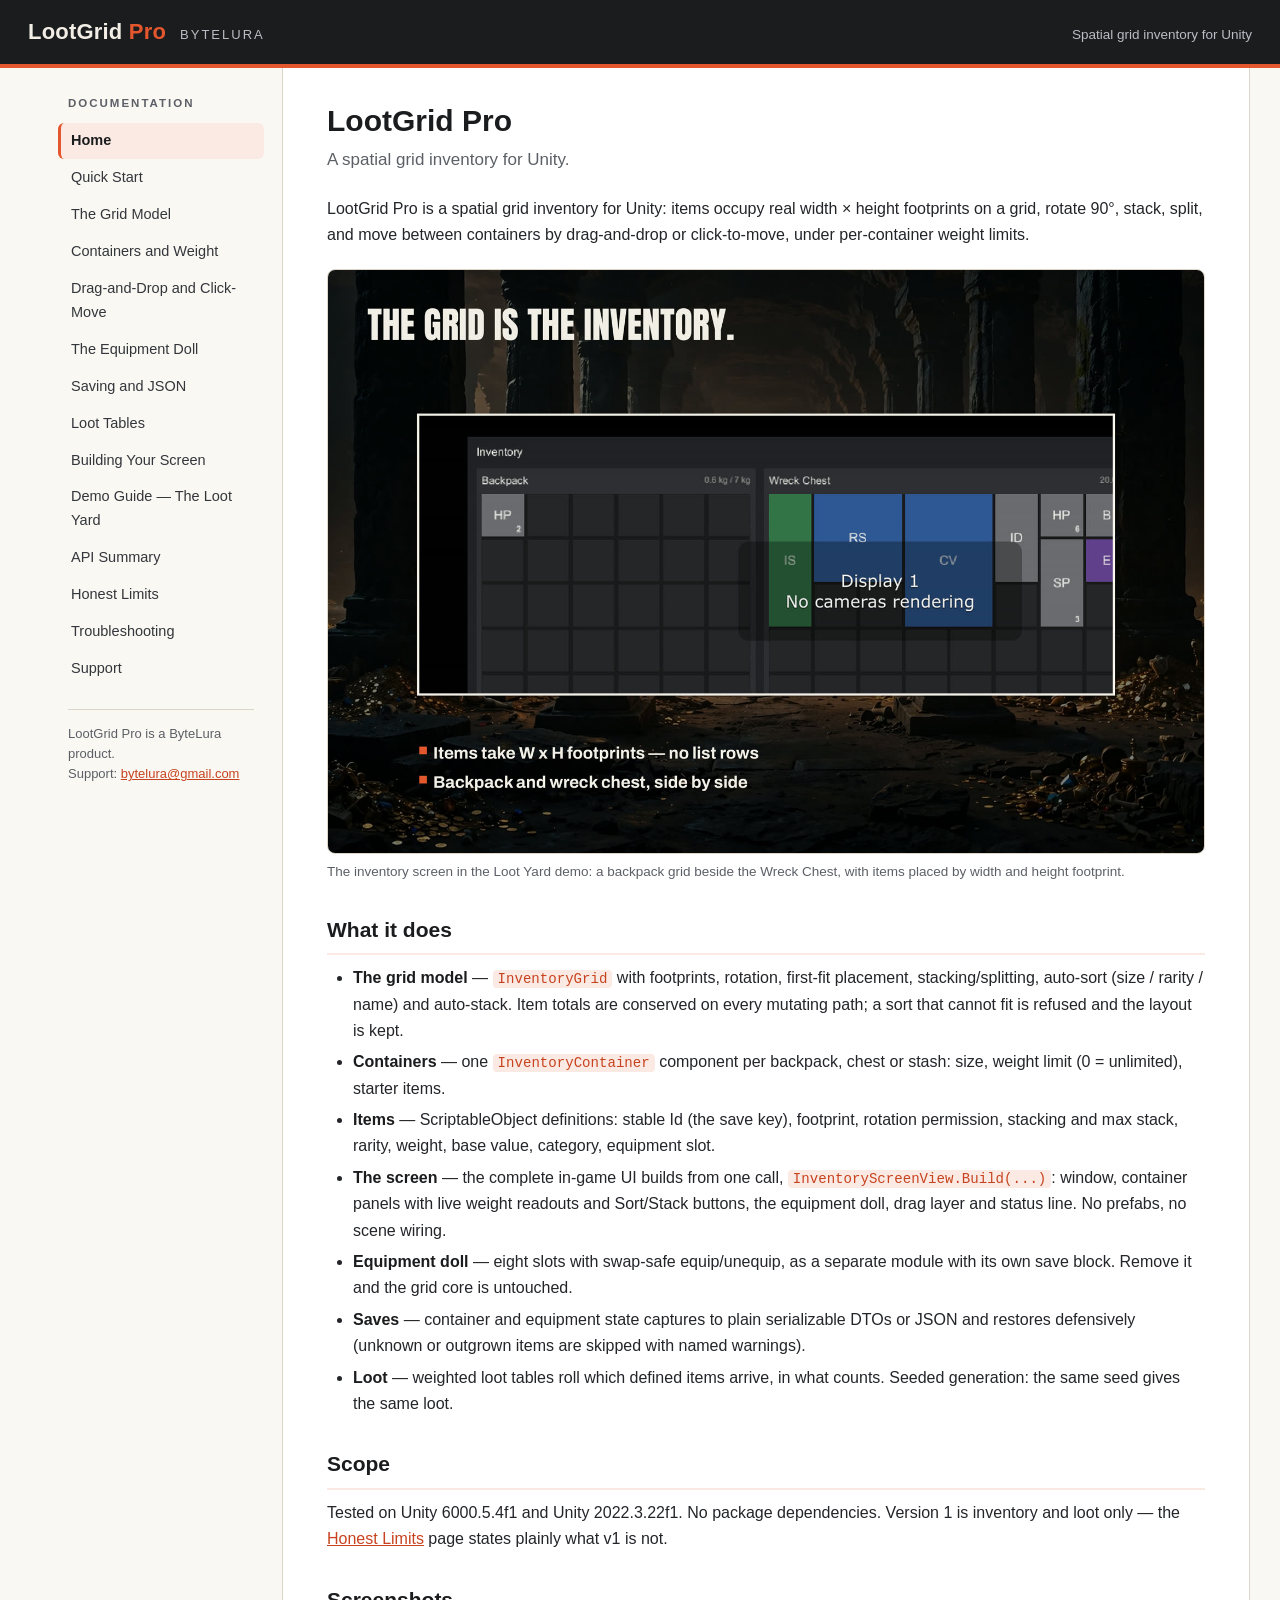
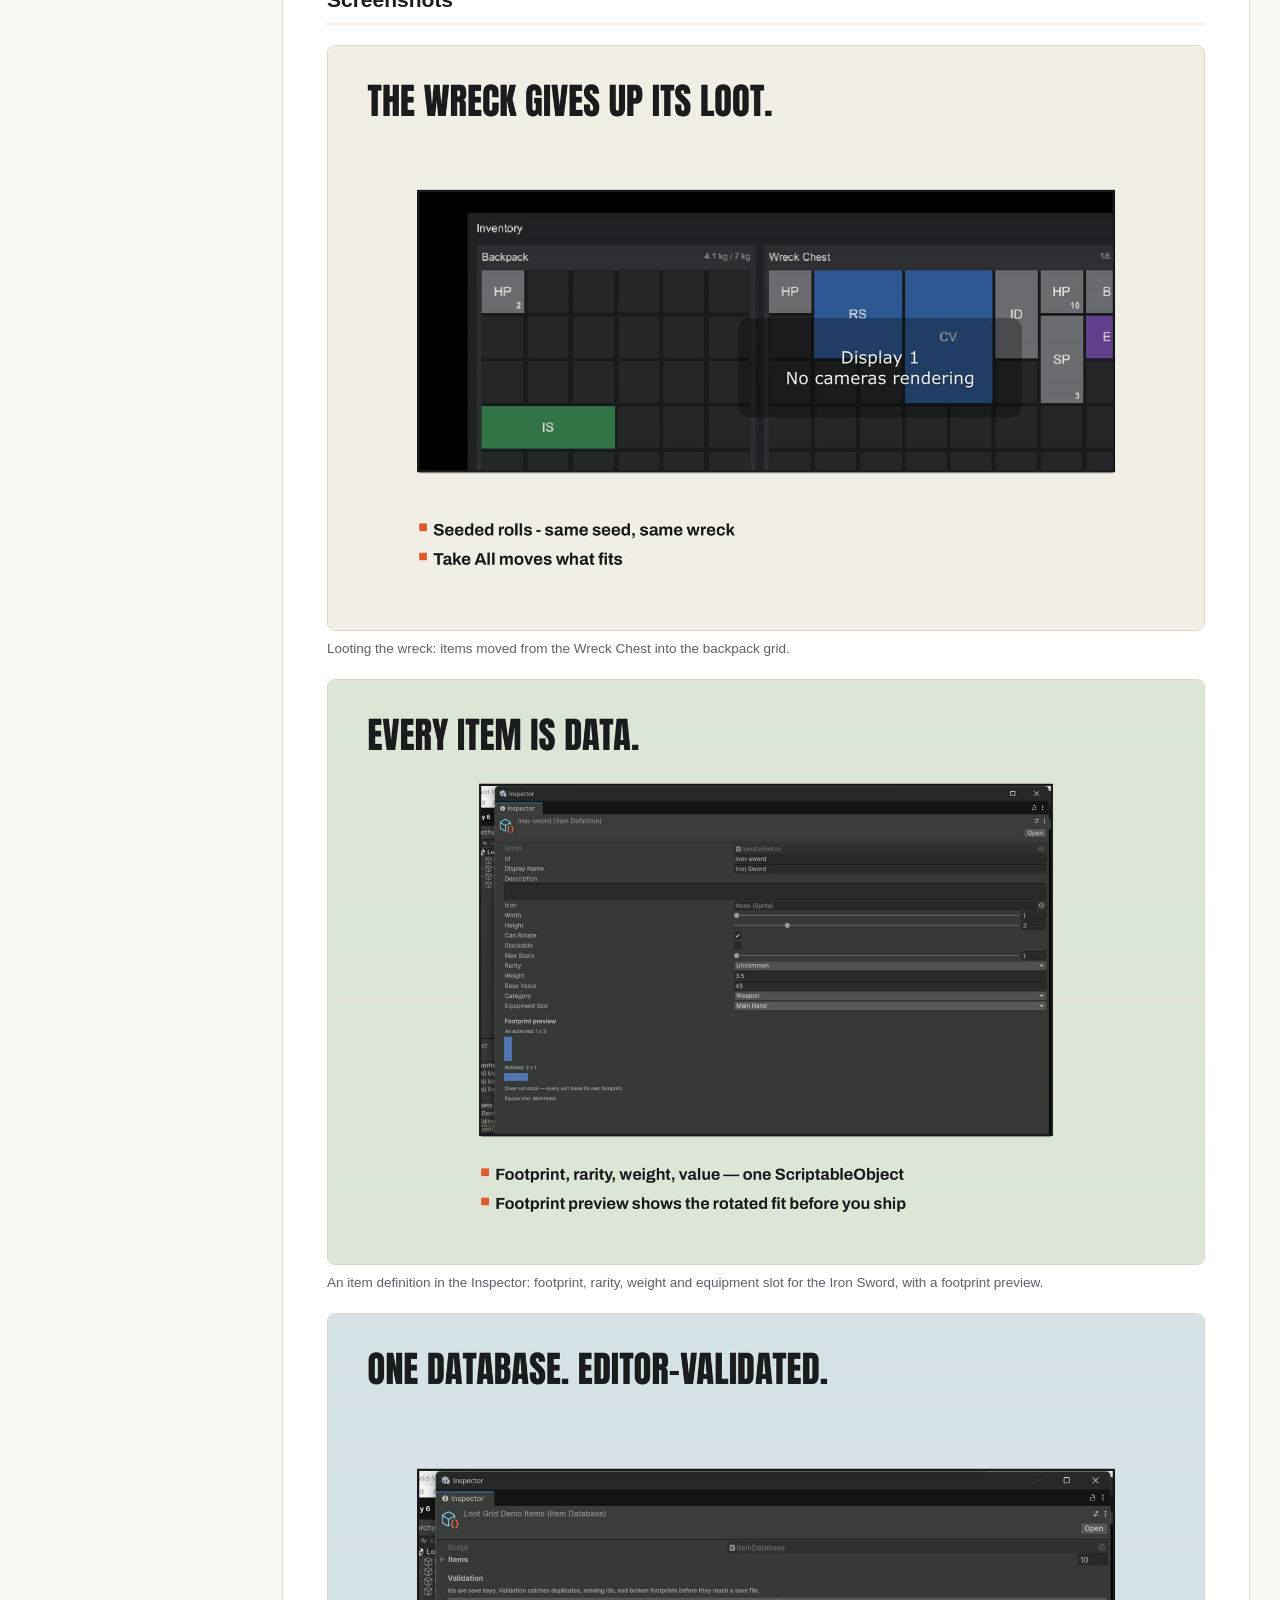
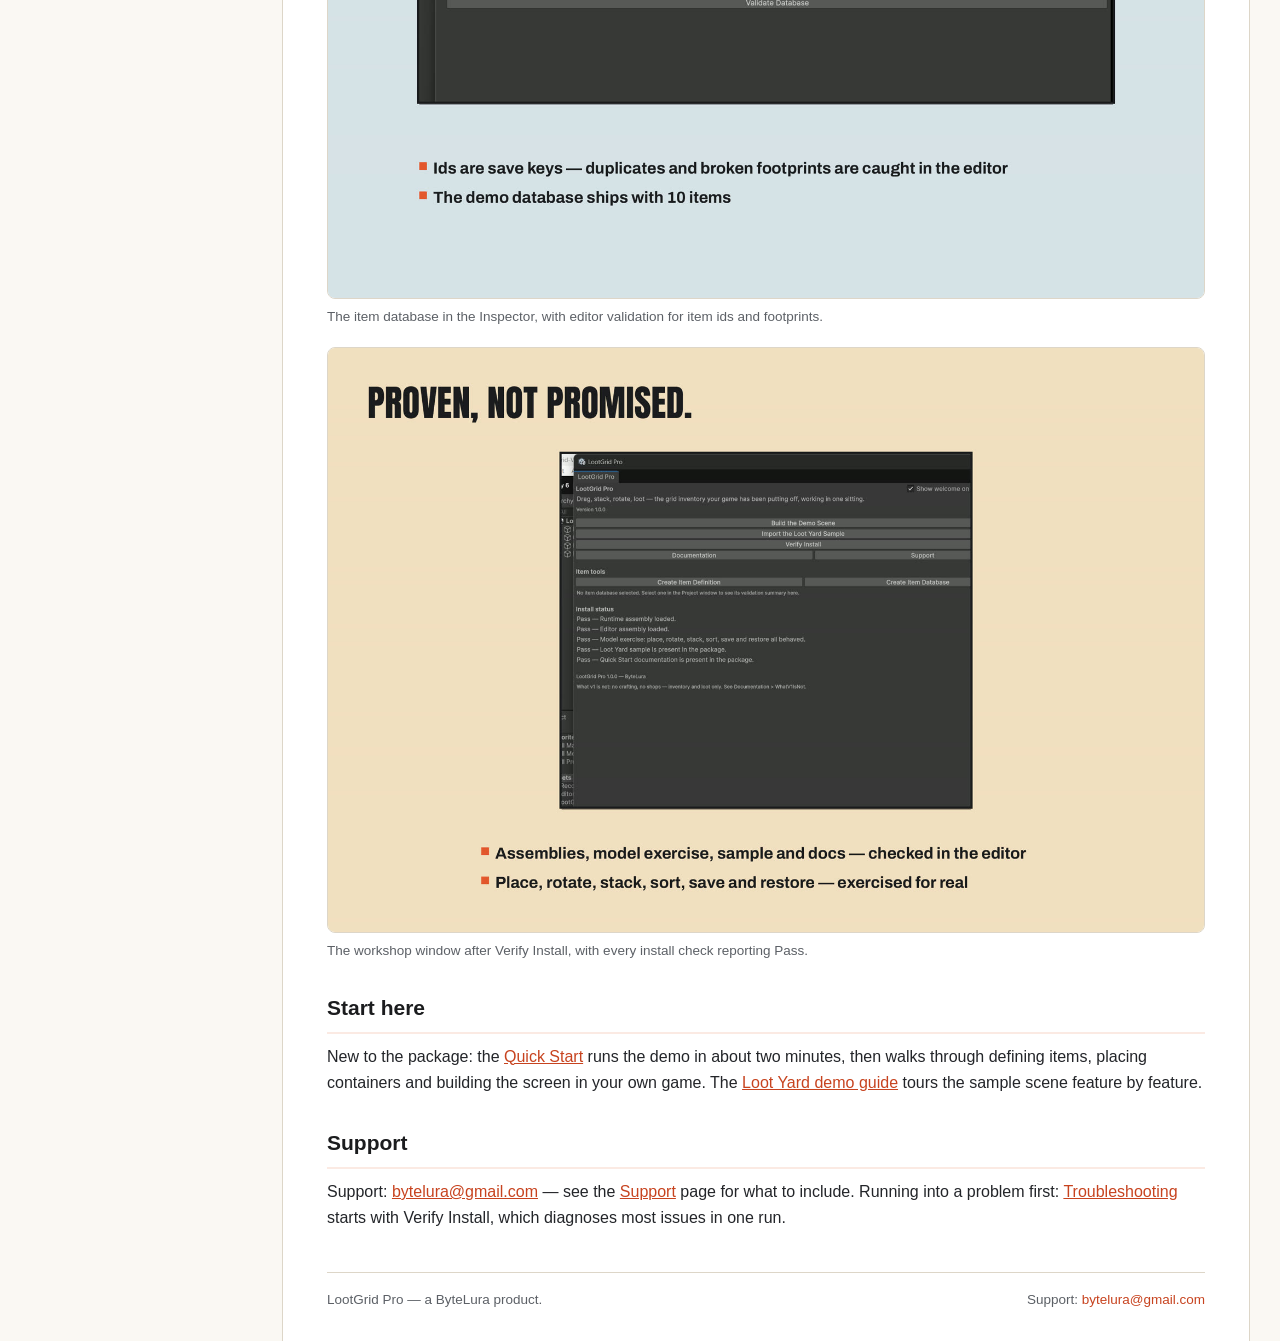
==== index.html @ e7313106 "ByteLura documentation site — initial publish" ====
<!DOCTYPE html>
<html lang="en">
<head>
<meta charset="utf-8">
<meta name="viewport" content="width=device-width, initial-scale=1">
<title>Home — LootGrid Pro Documentation</title>
<link rel="stylesheet" href="style.css">
</head>
<body>
<header class="site-header">
  <a class="product" href="index.html">LootGrid <span>Pro</span></a>
  <span class="brand">ByteLura</span>
  <span class="tagline">Spatial grid inventory for Unity</span>
</header>
<div class="layout">
  <aside class="sidebar">
    <p class="nav-title">Documentation</p>
    <nav>
      <ol>
          <li><a href="index.html" class="active">Home</a></li>
          <li><a href="quick-start.html">Quick Start</a></li>
          <li><a href="grid-model.html">The Grid Model</a></li>
          <li><a href="containers-and-weight.html">Containers and Weight</a></li>
          <li><a href="drag-drop-and-click-move.html">Drag-and-Drop and Click-Move</a></li>
          <li><a href="equipment-doll.html">The Equipment Doll</a></li>
          <li><a href="saving-and-json.html">Saving and JSON</a></li>
          <li><a href="loot-tables.html">Loot Tables</a></li>
          <li><a href="building-your-screen.html">Building Your Screen</a></li>
          <li><a href="demo-guide.html">Demo Guide — The Loot Yard</a></li>
          <li><a href="api-summary.html">API Summary</a></li>
          <li><a href="honest-limits.html">Honest Limits</a></li>
          <li><a href="troubleshooting.html">Troubleshooting</a></li>
          <li><a href="support.html">Support</a></li>
      </ol>
    </nav>
    <p class="side-note">LootGrid Pro is a ByteLura product.<br>
    Support: <a href="mailto:bytelura@gmail.com">bytelura@gmail.com</a></p>
  </aside>
  <main class="content">

    <h1>LootGrid Pro</h1>
    <p class="lede">A spatial grid inventory for Unity.</p>

    <p>LootGrid Pro is a spatial grid inventory for Unity: items occupy real
    width &times; height footprints on a grid, rotate 90&deg;, stack, split, and move
    between containers by drag-and-drop or click-to-move, under
    per-container weight limits.</p>

    <figure class="doc-hero">
      <img src="images/hero.jpg" alt="The built inventory screen showing a backpack grid beside the Wreck Chest, with items placed by footprint">
      <figcaption>The inventory screen in the Loot Yard demo: a backpack grid beside the Wreck Chest, with items placed by width and height footprint.</figcaption>
    </figure>

    <h2>What it does</h2>
    <ul>
      <li><strong>The grid model</strong> — <code>InventoryGrid</code> with footprints, rotation,
      first-fit placement, stacking/splitting, auto-sort (size / rarity /
      name) and auto-stack. Item totals are conserved on every mutating
      path; a sort that cannot fit is refused and the layout is kept.</li>
      <li><strong>Containers</strong> — one <code>InventoryContainer</code> component per backpack,
      chest or stash: size, weight limit (0 = unlimited), starter items.</li>
      <li><strong>Items</strong> — ScriptableObject definitions: stable Id (the save key),
      footprint, rotation permission, stacking and max stack, rarity,
      weight, base value, category, equipment slot.</li>
      <li><strong>The screen</strong> — the complete in-game UI builds from one call,
      <code>InventoryScreenView.Build(...)</code>: window, container panels with live
      weight readouts and Sort/Stack buttons, the equipment doll, drag
      layer and status line. No prefabs, no scene wiring.</li>
      <li><strong>Equipment doll</strong> — eight slots with swap-safe equip/unequip, as a
      separate module with its own save block. Remove it and the grid core
      is untouched.</li>
      <li><strong>Saves</strong> — container and equipment state captures to plain
      serializable DTOs or JSON and restores defensively (unknown or
      outgrown items are skipped with named warnings).</li>
      <li><strong>Loot</strong> — weighted loot tables roll which defined items arrive, in
      what counts. Seeded generation: the same seed gives the same loot.</li>
    </ul>

    <h2>Scope</h2>
    <p>Tested on Unity 6000.5.4f1 and Unity 2022.3.22f1. No package
    dependencies. Version 1 is inventory and loot only — the
    <a href="honest-limits.html">Honest Limits</a> page states plainly what
    v1 is not.</p>

    <h2>Screenshots</h2>

    <figure class="doc-shot">
      <img src="images/game-loot.jpg" alt="The inventory grid after looting the Wreck Chest, with items moved into the backpack">
      <figcaption>Looting the wreck: items moved from the Wreck Chest into the backpack grid.</figcaption>
    </figure>

    <figure class="doc-shot">
      <img src="images/editor-item.jpg" alt="The Iron Sword item definition open in the Unity Inspector, showing footprint, rarity, weight and equipment slot fields">
      <figcaption>An item definition in the Inspector: footprint, rarity, weight and equipment slot for the Iron Sword, with a footprint preview.</figcaption>
    </figure>

    <figure class="doc-shot">
      <img src="images/editor-database.jpg" alt="The item database open in the Unity Inspector, showing the items list and validation section">
      <figcaption>The item database in the Inspector, with editor validation for item ids and footprints.</figcaption>
    </figure>

    <figure class="doc-shot">
      <img src="images/editor-verify.jpg" alt="The LootGrid Pro workshop window after running Verify Install, with every install check reporting Pass">
      <figcaption>The workshop window after Verify Install, with every install check reporting Pass.</figcaption>
    </figure>

    <h2>Start here</h2>
    <p>New to the package: the <a href="quick-start.html">Quick Start</a> runs
    the demo in about two minutes, then walks through defining items,
    placing containers and building the screen in your own game. The
    <a href="demo-guide.html">Loot Yard demo guide</a> tours the sample
    scene feature by feature.</p>

    <h2>Support</h2>
    <p>Support: <a href="mailto:bytelura@gmail.com">bytelura@gmail.com</a> — see
    the <a href="support.html">Support</a> page for what to include. Running
    into a problem first: <a href="troubleshooting.html">Troubleshooting</a>
    starts with Verify Install, which diagnoses most issues in one run.</p>

    <footer class="page-footer">
      <span>LootGrid Pro — a ByteLura product.</span>
      <span>Support: <a href="mailto:bytelura@gmail.com">bytelura@gmail.com</a></span>
    </footer>
  </main>
</div>
</body>
</html>
---- style.css ----
/* LootGrid Pro documentation — ByteLura
   Identity: ink #1B1C1E, paper #F2EEE6, loot orange #E4572E (from the product icon) */

:root {
  --ink: #1B1C1E;
  --ink-soft: #33363B;
  --paper: #F2EEE6;
  --bg: #FAF8F3;
  --accent: #E4572E;
  --accent-dark: #C7431F;
  --accent-tint: #FBEAE3;
  --line: #DDD6C8;
  --text: #232529;
  --muted: #5C6066;
  --code-bg: #1B1C1E;
  --code-text: #F2EEE6;
}

* { box-sizing: border-box; }

html { scroll-behavior: smooth; }

body {
  margin: 0;
  background: var(--bg);
  color: var(--text);
  font-family: "Segoe UI", -apple-system, BlinkMacSystemFont, "Helvetica Neue", Arial, sans-serif;
  font-size: 16px;
  line-height: 1.65;
}

/* ---------- header ---------- */
.site-header {
  background: var(--ink);
  color: var(--paper);
  border-bottom: 4px solid var(--accent);
  padding: 14px 28px;
  display: flex;
  align-items: baseline;
  gap: 14px;
  flex-wrap: wrap;
}
.site-header .product {
  font-size: 22px;
  font-weight: 700;
  letter-spacing: 0.2px;
  color: var(--paper);
  text-decoration: none;
}
.site-header .product span { color: var(--accent); }
.site-header .brand {
  font-size: 13px;
  text-transform: uppercase;
  letter-spacing: 2px;
  color: #B9BDC4;
}
.site-header .tagline {
  margin-left: auto;
  font-size: 13.5px;
  color: #B9BDC4;
}

/* ---------- layout ---------- */
.layout {
  display: flex;
  align-items: flex-start;
  max-width: 1220px;
  margin: 0 auto;
}

/* ---------- sidebar ---------- */
.sidebar {
  flex: 0 0 252px;
  width: 252px;
  position: sticky;
  top: 0;
  max-height: 100vh;
  overflow-y: auto;
  padding: 26px 18px 30px 28px;
}
.sidebar .nav-title {
  font-size: 11.5px;
  font-weight: 700;
  text-transform: uppercase;
  letter-spacing: 2px;
  color: var(--muted);
  margin: 0 0 10px 10px;
}
.sidebar nav ol {
  list-style: none;
  margin: 0;
  padding: 0;
  counter-reset: navitem;
}
.sidebar nav li { margin: 1px 0; }
.sidebar nav a {
  display: block;
  padding: 6px 10px;
  border-radius: 6px;
  color: var(--ink-soft);
  text-decoration: none;
  font-size: 14.5px;
  border-left: 3px solid transparent;
}
.sidebar nav a:hover {
  background: var(--accent-tint);
  color: var(--ink);
}
.sidebar nav a.active {
  background: var(--accent-tint);
  border-left-color: var(--accent);
  color: var(--ink);
  font-weight: 600;
}
.sidebar .side-note {
  margin: 22px 10px 0;
  padding-top: 14px;
  border-top: 1px solid var(--line);
  font-size: 13px;
  color: var(--muted);
  line-height: 1.55;
}
.sidebar .side-note a { color: var(--accent-dark); }

/* ---------- content ---------- */
.content {
  flex: 1 1 auto;
  min-width: 0;
  background: #FFFFFF;
  border-left: 1px solid var(--line);
  border-right: 1px solid var(--line);
  padding: 34px 44px 20px;
  min-height: 100vh;
}
.content h1 {
  font-size: 30px;
  line-height: 1.25;
  margin: 0 0 6px;
  color: var(--ink);
}
.content h1 + .lede {
  font-size: 17px;
  color: var(--muted);
  margin: 0 0 22px;
}
.content h2 {
  font-size: 21px;
  margin: 30px 0 10px;
  padding-bottom: 6px;
  border-bottom: 2px solid var(--accent-tint);
  color: var(--ink);
}
.content h3 {
  font-size: 17px;
  margin: 22px 0 8px;
  color: var(--ink);
}
.content p { margin: 10px 0; }
.content ul, .content ol { margin: 10px 0; padding-left: 26px; }
.content li { margin: 5px 0; }
.content a { color: var(--accent-dark); }
.content a:hover { color: var(--accent); }
.content strong { color: var(--ink); }

.content code {
  font-family: ui-monospace, "Cascadia Code", Consolas, "Courier New", monospace;
  font-size: 0.88em;
  background: var(--accent-tint);
  color: var(--accent-dark);
  padding: 1px 5px;
  border-radius: 4px;
}
.content pre {
  background: var(--code-bg);
  color: var(--code-text);
  border-radius: 8px;
  padding: 16px 18px;
  overflow-x: auto;
  margin: 14px 0;
  border-top: 3px solid var(--accent);
}
.content pre code {
  background: none;
  color: inherit;
  padding: 0;
  font-size: 13.5px;
  line-height: 1.6;
}

.content table {
  border-collapse: collapse;
  width: 100%;
  margin: 14px 0;
  font-size: 15px;
}
.content th {
  background: var(--ink);
  color: var(--paper);
  text-align: left;
  padding: 8px 12px;
  font-weight: 600;
}
.content td {
  border: 1px solid var(--line);
  padding: 8px 12px;
  vertical-align: top;
}
.content tr:nth-child(even) td { background: #FBF9F5; }

.faq-q { font-weight: 700; color: var(--ink); margin-top: 20px; }

/* ---------- documentation images ---------- */
.doc-hero, .doc-shot { margin: 20px 0; }
.doc-hero img, .doc-shot img {
  display: block;
  max-width: 100%;
  height: auto;
  border: 1px solid var(--line);
  border-radius: 8px;
}
.doc-hero figcaption, .doc-shot figcaption {
  font-size: 13.5px;
  color: var(--muted);
  margin-top: 8px;
  line-height: 1.5;
}

.page-footer {
  margin-top: 40px;
  padding: 16px 0 10px;
  border-top: 1px solid var(--line);
  font-size: 13.5px;
  color: var(--muted);
  display: flex;
  justify-content: space-between;
  gap: 12px;
  flex-wrap: wrap;
}
.page-footer a { color: var(--accent-dark); text-decoration: none; }
.page-footer a:hover { text-decoration: underline; }

/* ---------- narrow screens ---------- */
@media (max-width: 860px) {
  .layout { flex-direction: column; }
  .sidebar {
    position: static;
    flex: none;
    width: 100%;
    max-height: none;
    padding: 18px 20px 6px;
    border-bottom: 1px solid var(--line);
  }
  .sidebar nav ol { columns: 2; column-gap: 24px; }
  .sidebar .side-note { display: none; }
  .content {
    border-left: none;
    border-right: none;
    padding: 24px 20px 14px;
    width: 100%;
  }
  .site-header { padding: 12px 20px; }
  .site-header .tagline { margin-left: 0; width: 100%; }
}
@media (max-width: 520px) {
  .sidebar nav ol { columns: 1; }
  .content h1 { font-size: 25px; }
}
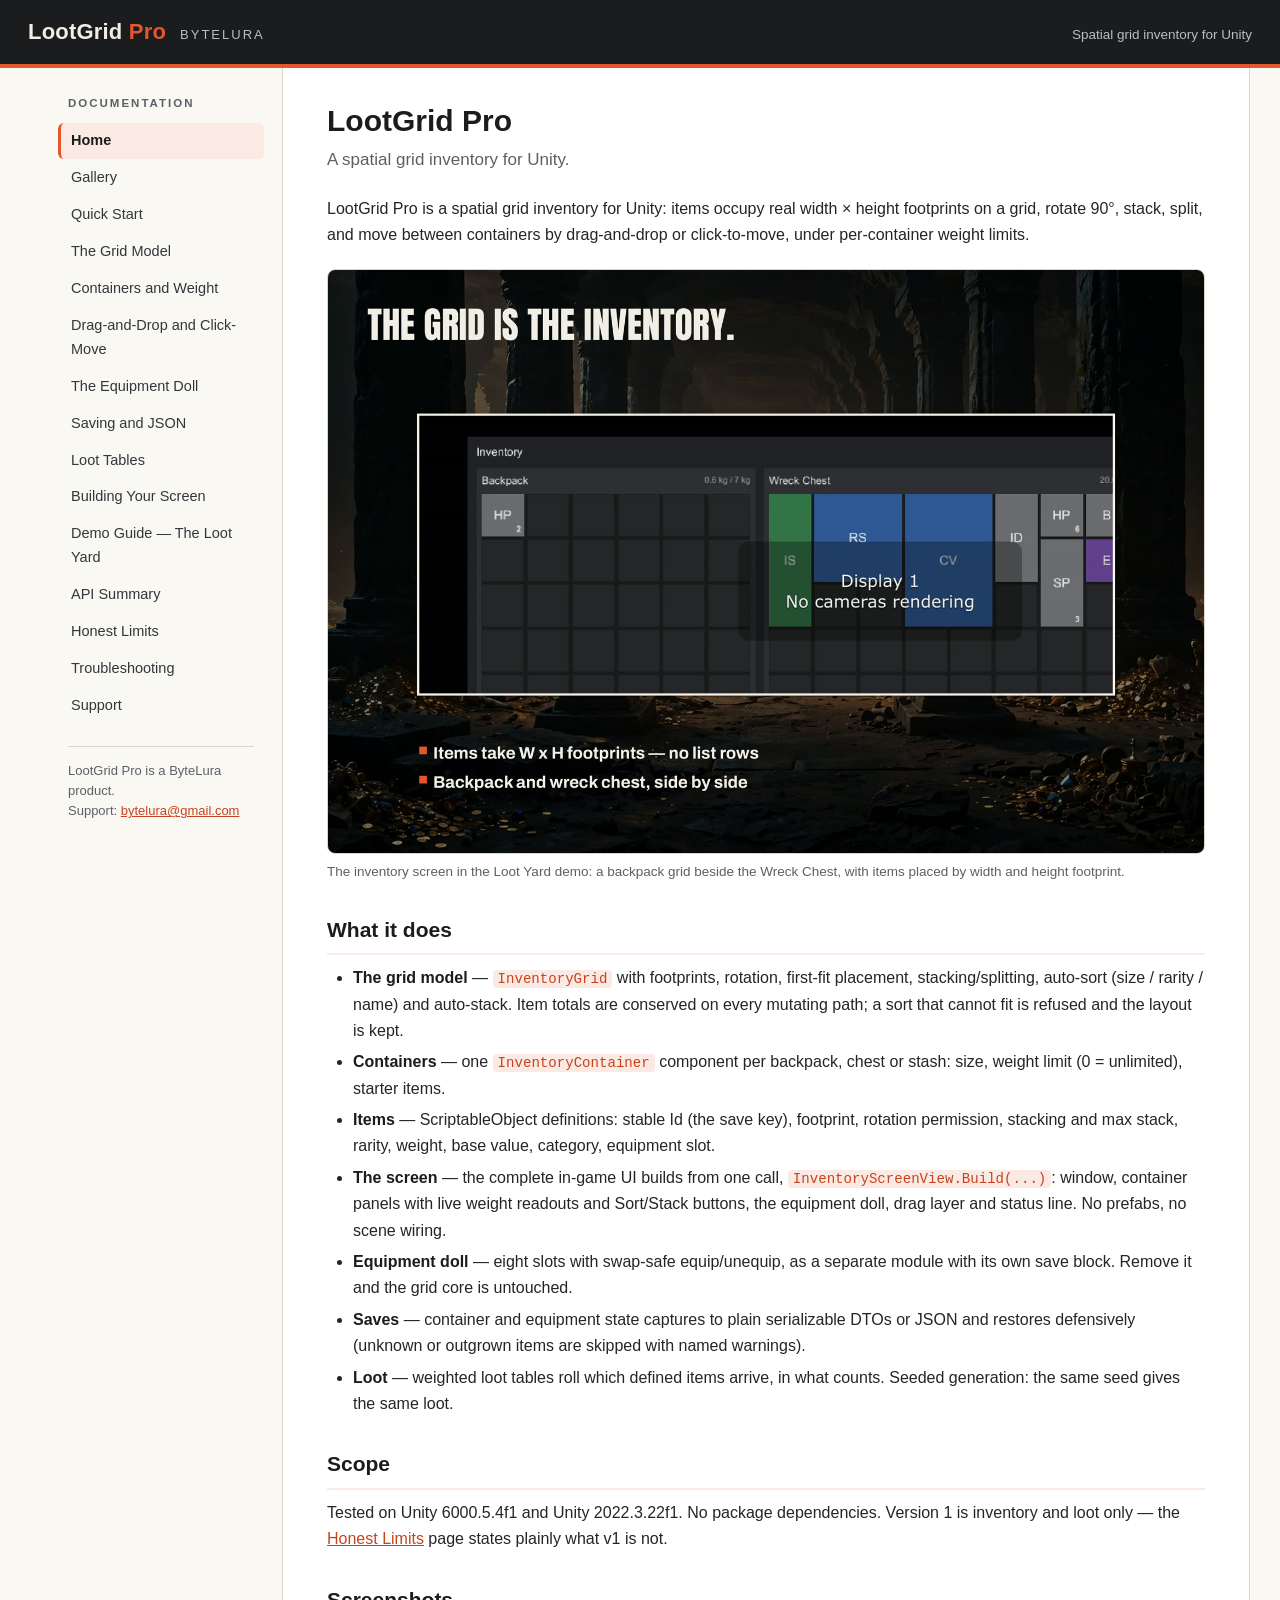
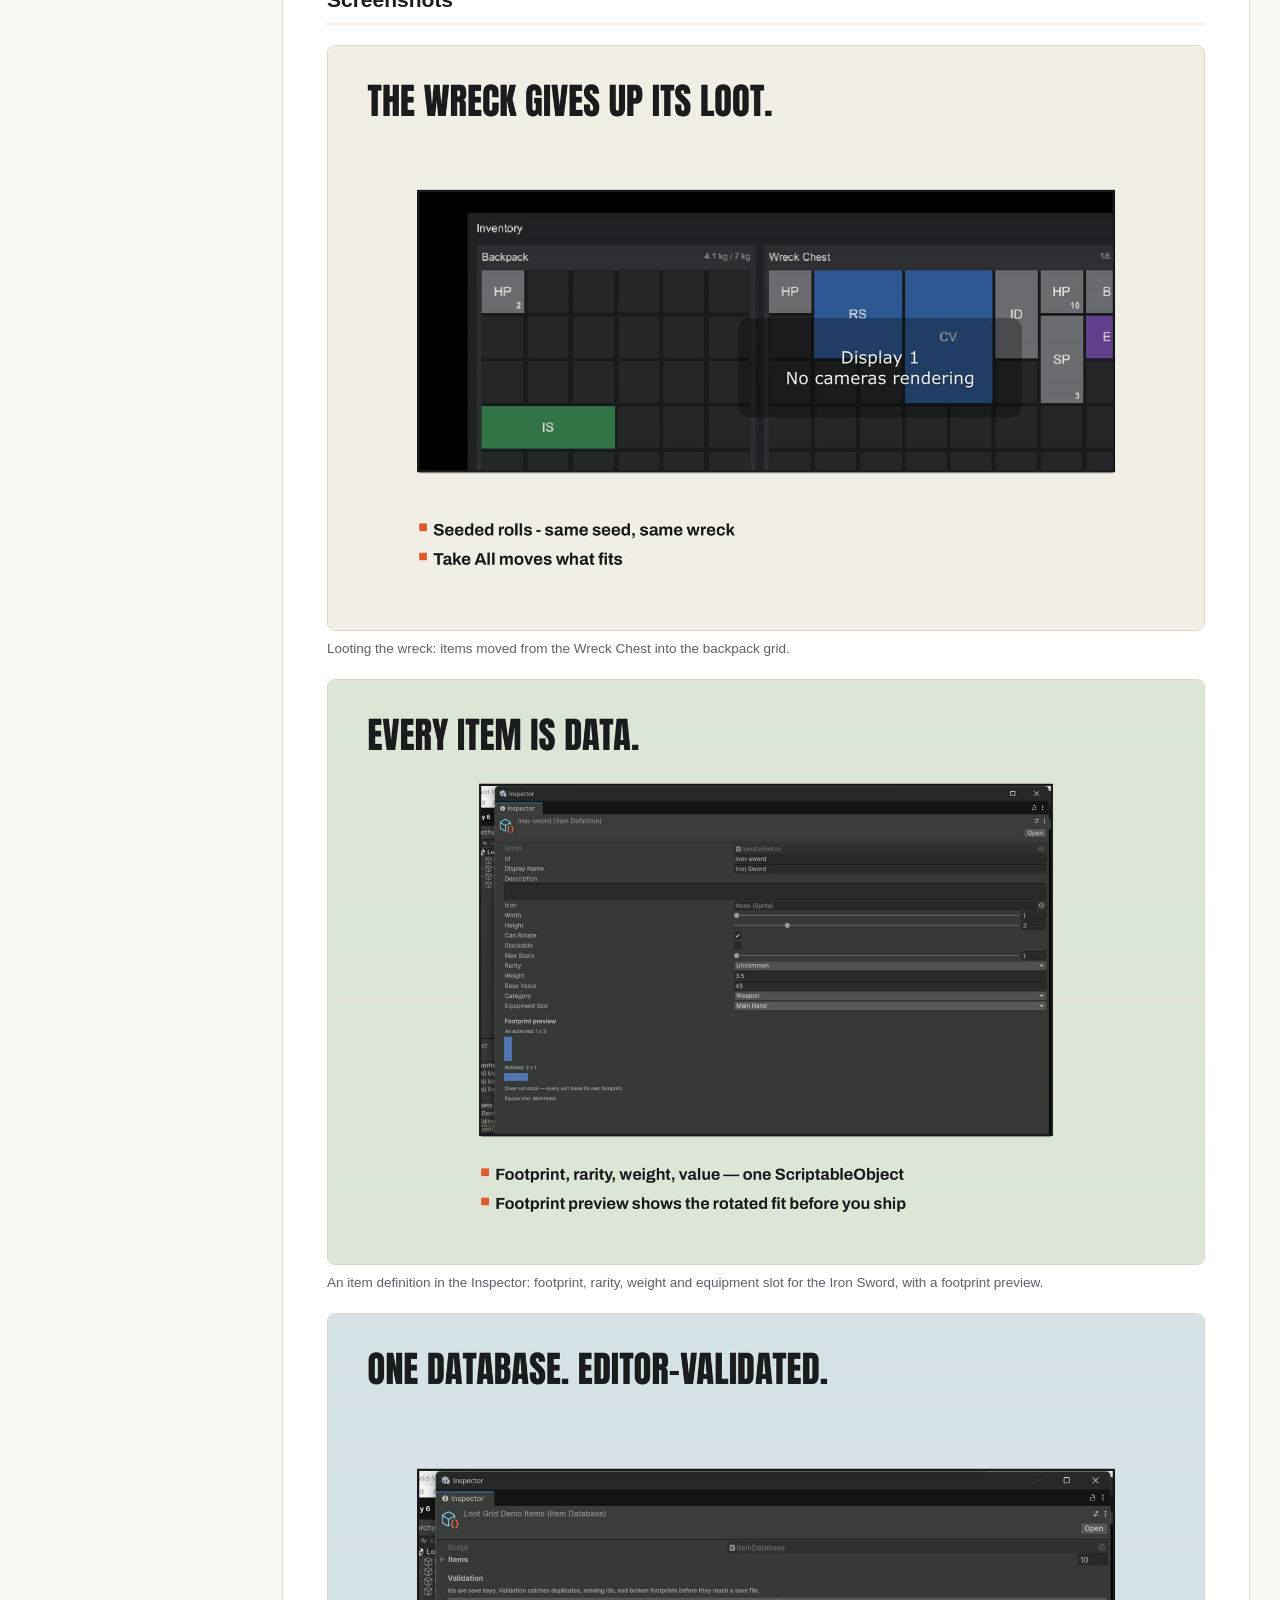
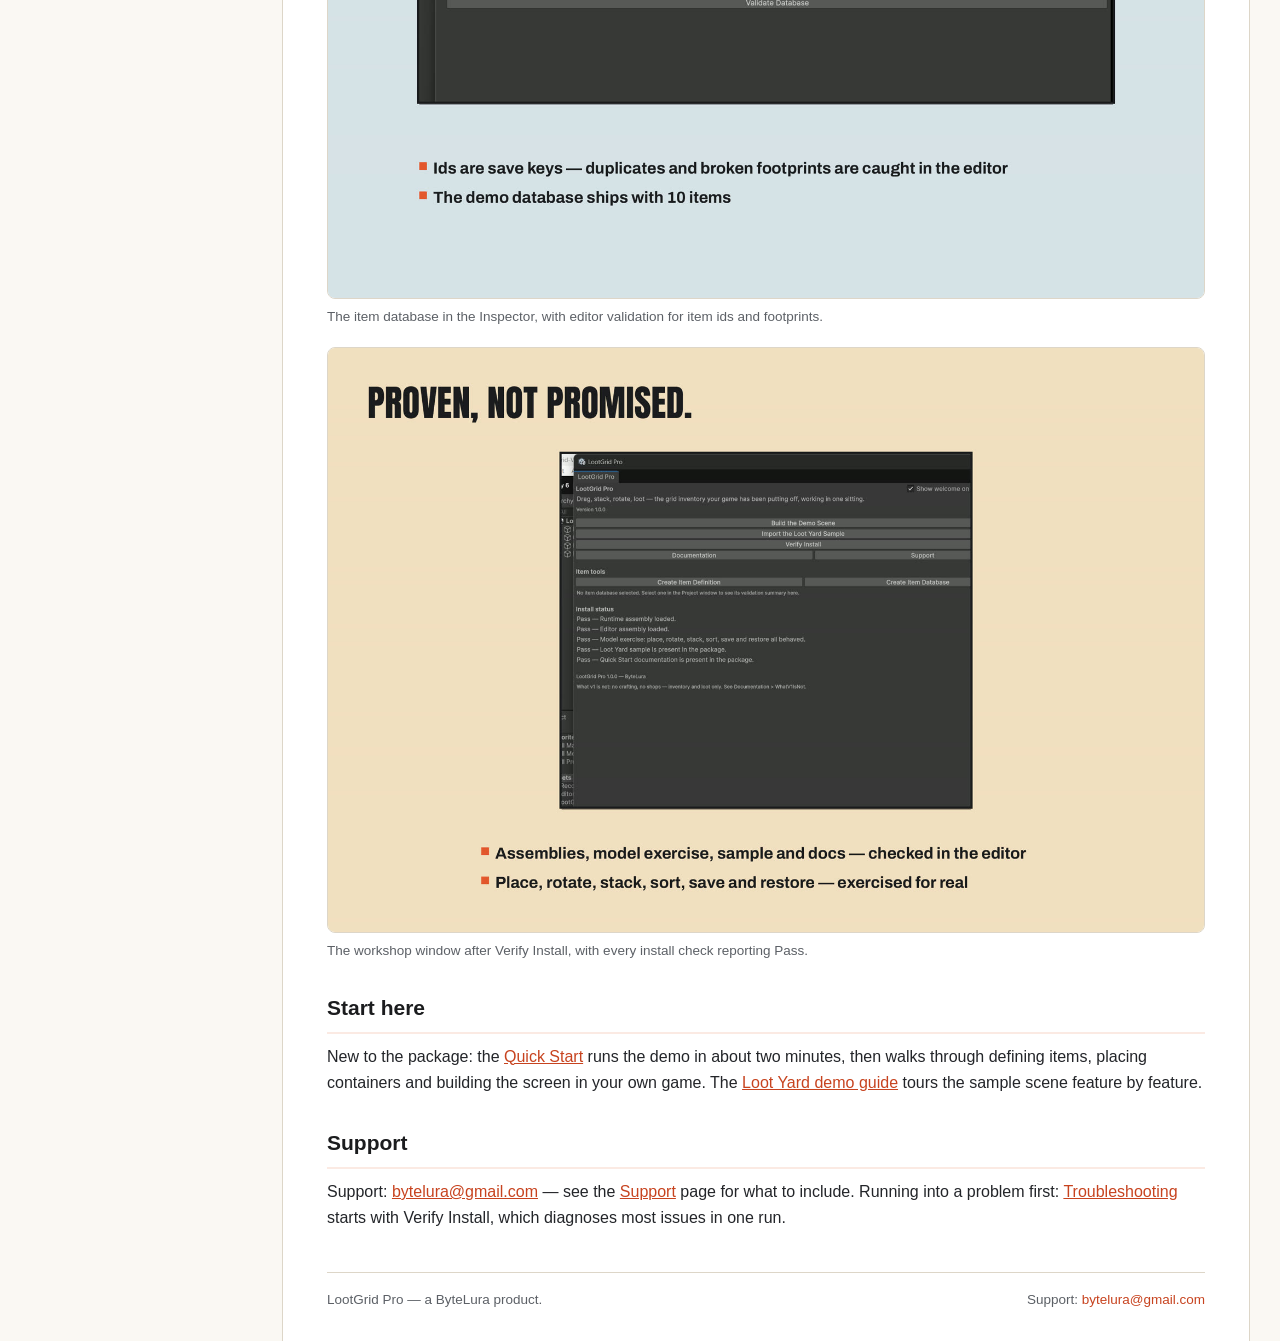
==== commit 4f89afc5: "Add Gallery page with all 15 fix3 showcase images (01-15) + nav link on every page" ====
--- a/index.html
+++ b/index.html
@@ -18,6 +18,7 @@
     <nav>
       <ol>
           <li><a href="index.html" class="active">Home</a></li>
+          <li><a href="gallery.html">Gallery</a></li>
           <li><a href="quick-start.html">Quick Start</a></li>
           <li><a href="grid-model.html">The Grid Model</a></li>
           <li><a href="containers-and-weight.html">Containers and Weight</a></li>
